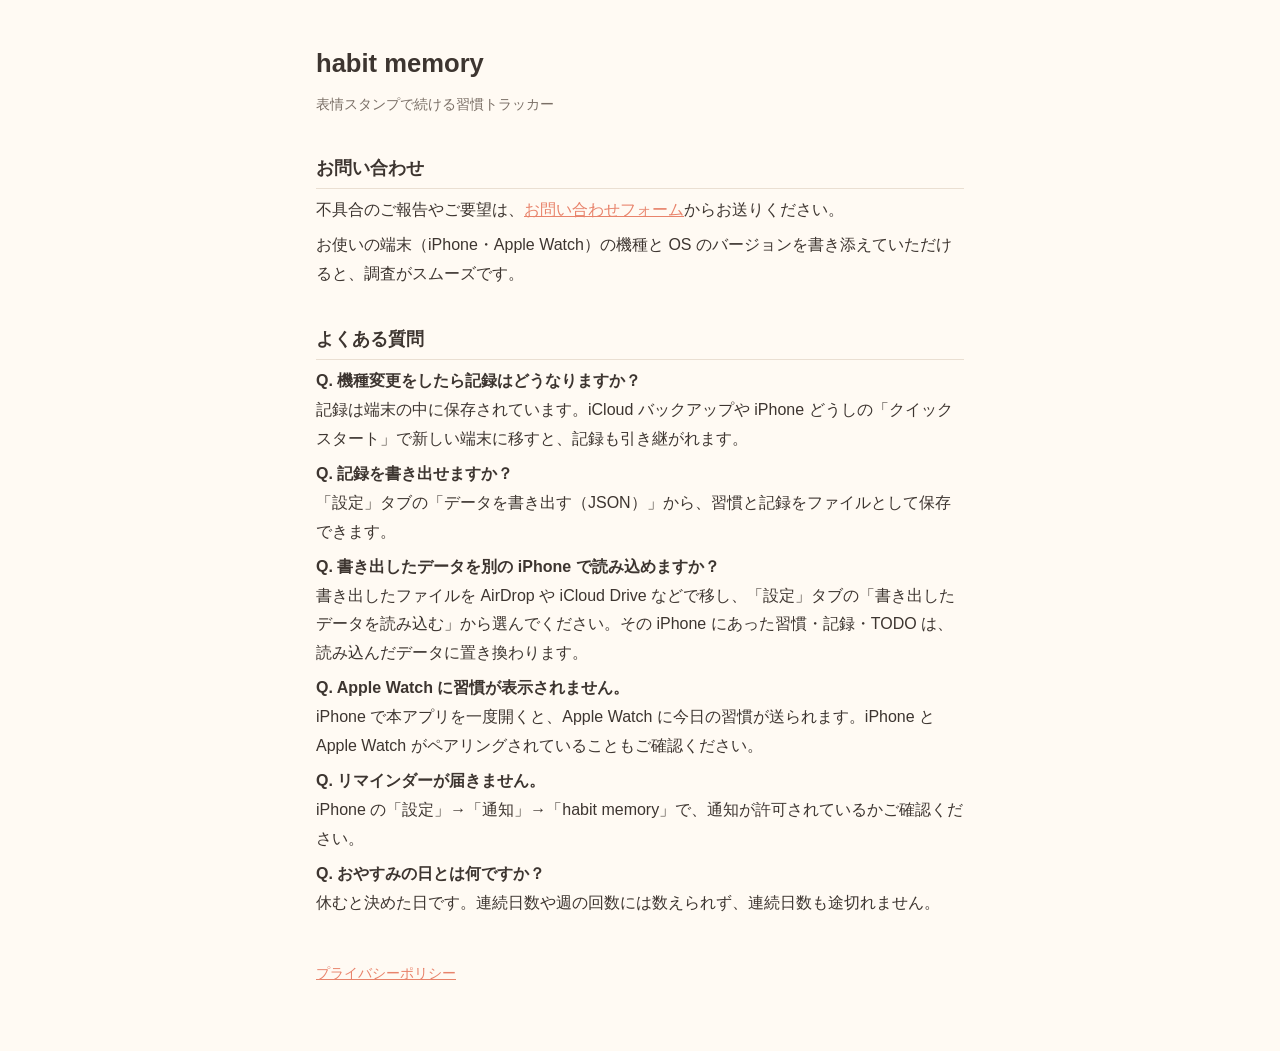
==== habitmemory/index.html @ 90b30209 "habit memory のサポートページとプライバシーポリシーを追加 Co-Authored-By: Claude Opus 5.5 <noreply@anthropic.com>" ====
<!doctype html>
<html lang="ja">
<head>
<meta charset="utf-8">
<meta name="viewport" content="width=device-width, initial-scale=1">
<title>サポート｜habit memory</title>
<link rel="stylesheet" href="style.css">
</head>
<body>
<main>
<h1>habit memory</h1>
<p class="sub">表情スタンプで続ける習慣トラッカー</p>

<h2>お問い合わせ</h2>
<p>不具合のご報告やご要望は、<a href="https://docs.google.com/forms/d/e/1FAIpQLSd-AdmYtVn6MdSx2cqugrcTDSMa_cVqGgAsDG0u-sBpHvVjzQ/viewform">お問い合わせフォーム</a>からお送りください。</p>
<p>お使いの端末（iPhone・Apple Watch）の機種と OS のバージョンを書き添えていただけると、調査がスムーズです。</p>

<h2>よくある質問</h2>
<p><strong>Q. 機種変更をしたら記録はどうなりますか？</strong><br>
記録は端末の中に保存されています。iCloud バックアップや iPhone どうしの「クイックスタート」で新しい端末に移すと、記録も引き継がれます。</p>
<p><strong>Q. 記録を書き出せますか？</strong><br>
「設定」タブの「データを書き出す（JSON）」から、習慣と記録をファイルとして保存できます。</p>
<p><strong>Q. 書き出したデータを別の iPhone で読み込めますか？</strong><br>
書き出したファイルを AirDrop や iCloud Drive などで移し、「設定」タブの「書き出したデータを読み込む」から選んでください。その iPhone にあった習慣・記録・TODO は、読み込んだデータに置き換わります。</p>
<p><strong>Q. Apple Watch に習慣が表示されません。</strong><br>
iPhone で本アプリを一度開くと、Apple Watch に今日の習慣が送られます。iPhone と Apple Watch がペアリングされていることもご確認ください。</p>
<p><strong>Q. リマインダーが届きません。</strong><br>
iPhone の「設定」→「通知」→「habit memory」で、通知が許可されているかご確認ください。</p>
<p><strong>Q. おやすみの日とは何ですか？</strong><br>
休むと決めた日です。連続日数や週の回数には数えられず、連続日数も途切れません。</p>

<nav><a href="privacy.html">プライバシーポリシー</a></nav>
</main>
</body>
</html>
---- habitmemory/style.css ----
:root { --bg: #fffaf3; --text: #3d3530; --sub: #7a6f66; --line: #eadfd2; --accent: #e8836b; }
@media (prefers-color-scheme: dark) { :root { --bg: #1f1b18; --text: #f1e9e1; --sub: #b3a79c; --line: #3a332d; --accent: #f09a83; } }
* { box-sizing: border-box; }
body { margin: 0; background: var(--bg); color: var(--text); font-family: -apple-system, "Hiragino Maru Gothic ProN", "Hiragino Sans", sans-serif; line-height: 1.8; }
main { max-width: 680px; margin: 0 auto; padding: 40px 16px 64px; }
h1 { font-size: 1.6rem; margin: 0 0 4px; }
h2 { font-size: 1.1rem; margin: 2em 0 .4em; padding-bottom: .2em; border-bottom: 1px solid var(--line); }
p, li { margin: .4em 0; }
.sub { color: var(--sub); font-size: .9rem; }
a { color: var(--accent); }
nav { margin-top: 3em; font-size: .9rem; }
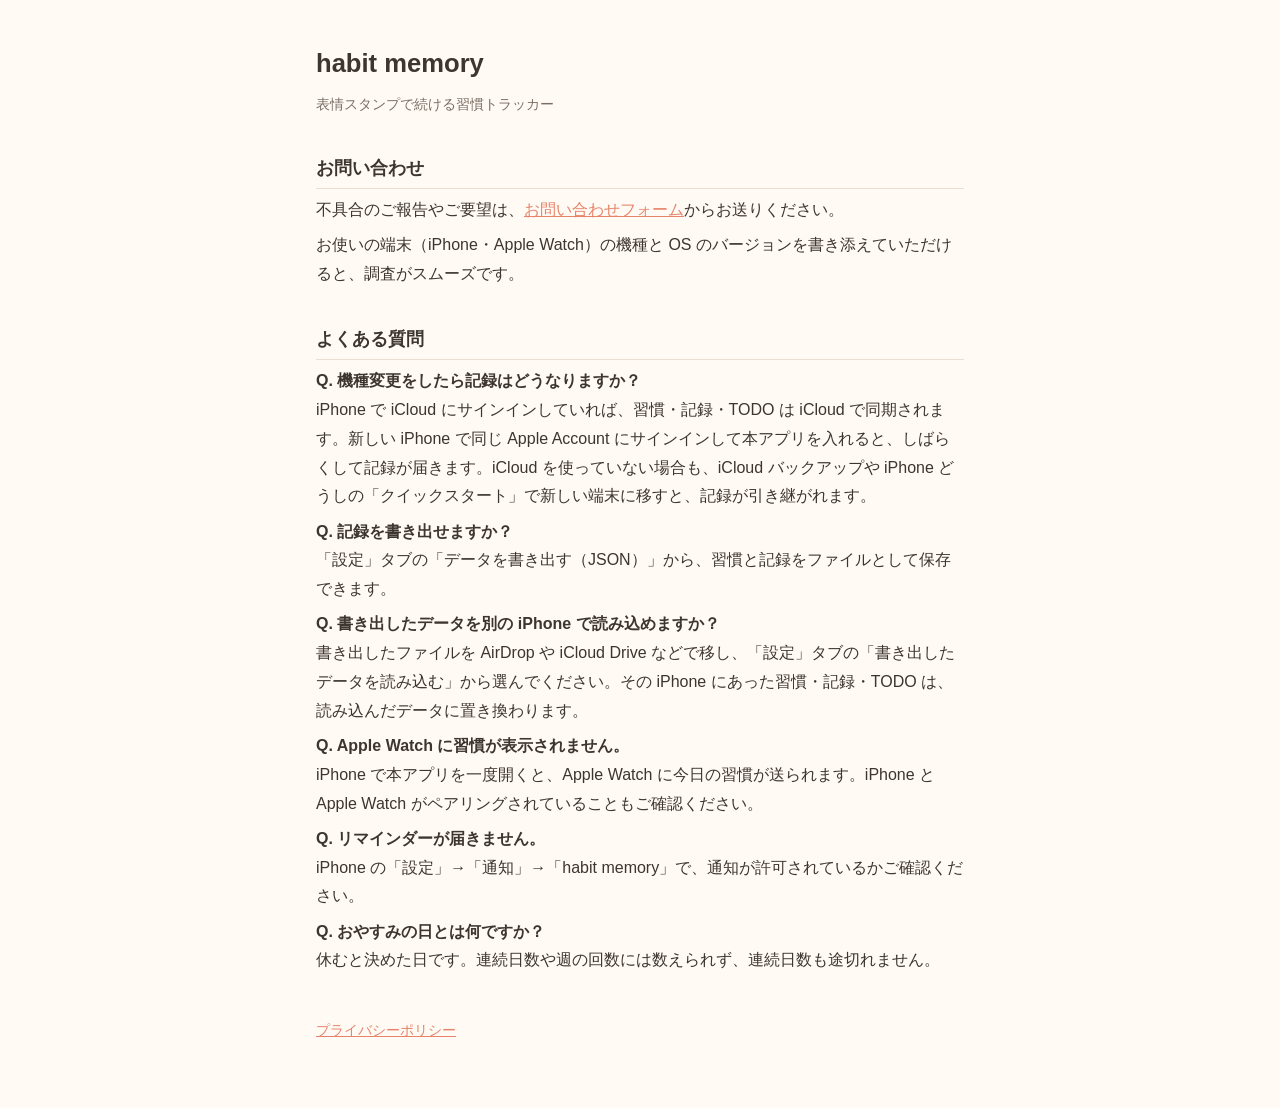
==== commit 34a4e8d9: "habit memory: プライバシーポリシーとよくある質問にiCloud同期を反映 Co-Authored-By: Claude Opus 5.5 <noreply@anthropic.com>" ====
--- a/habitmemory/index.html
+++ b/habitmemory/index.html
@@ -17,7 +17,7 @@
 
 <h2>よくある質問</h2>
 <p><strong>Q. 機種変更をしたら記録はどうなりますか？</strong><br>
-記録は端末の中に保存されています。iCloud バックアップや iPhone どうしの「クイックスタート」で新しい端末に移すと、記録も引き継がれます。</p>
+iPhone で iCloud にサインインしていれば、習慣・記録・TODO は iCloud で同期されます。新しい iPhone で同じ Apple Account にサインインして本アプリを入れると、しばらくして記録が届きます。iCloud を使っていない場合も、iCloud バックアップや iPhone どうしの「クイックスタート」で新しい端末に移すと、記録が引き継がれます。</p>
 <p><strong>Q. 記録を書き出せますか？</strong><br>
 「設定」タブの「データを書き出す（JSON）」から、習慣と記録をファイルとして保存できます。</p>
 <p><strong>Q. 書き出したデータを別の iPhone で読み込めますか？</strong><br>
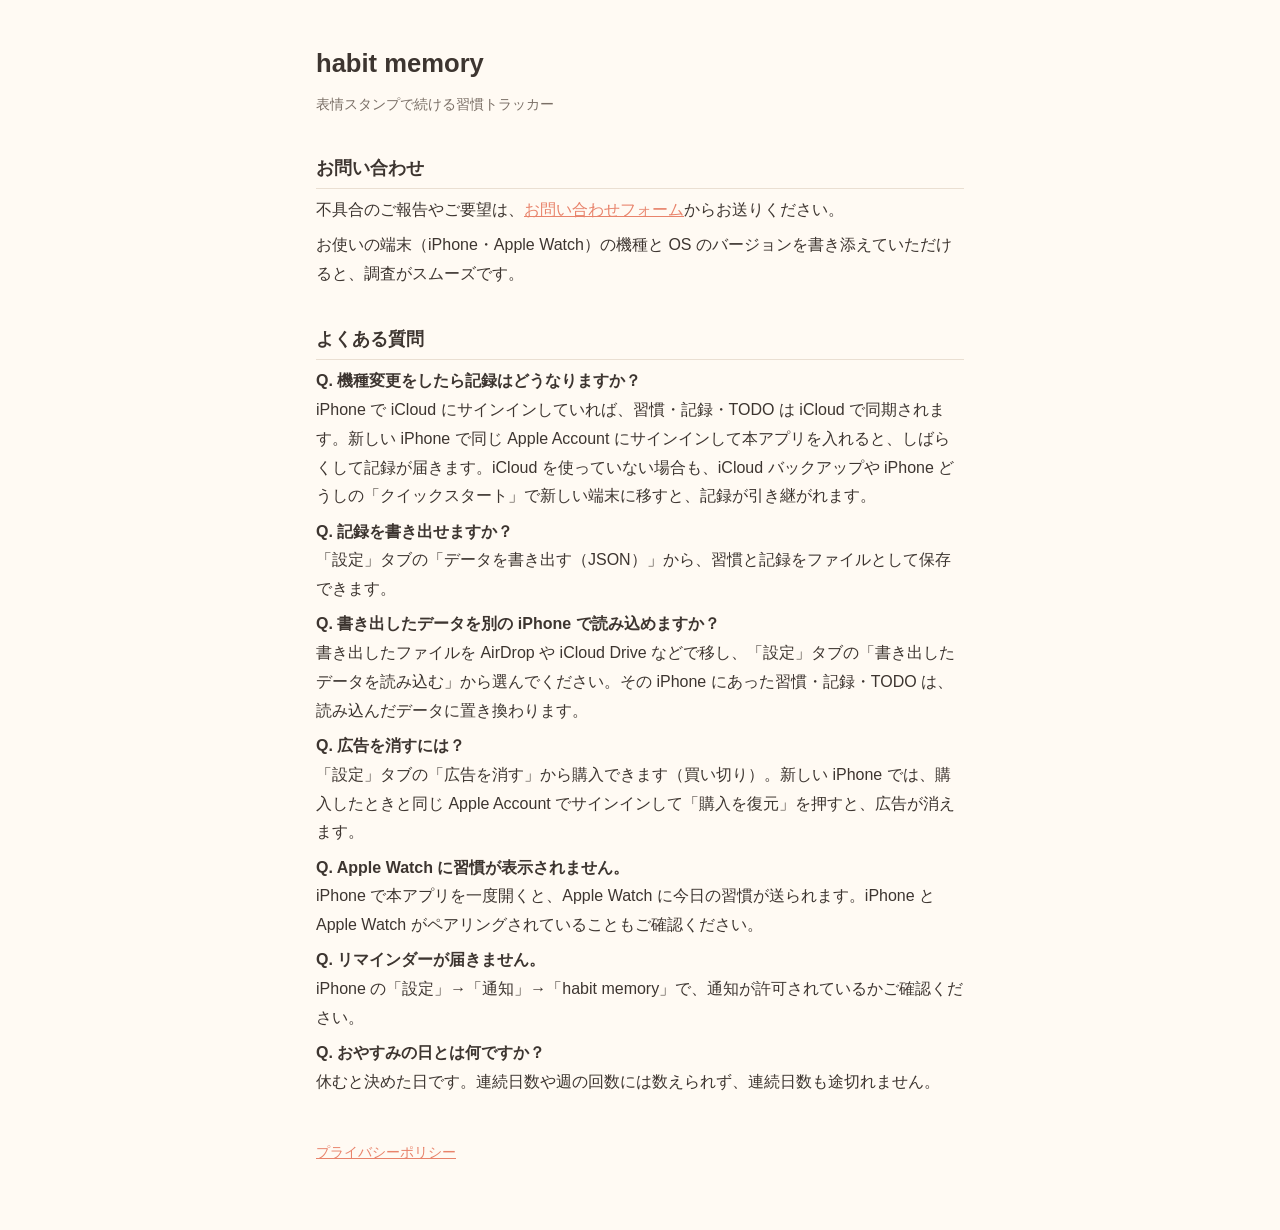
==== commit d40e88f0: "habit memory: プライバシーポリシーとよくある質問に「広告を消す」の購入を追加 Co-Authored-By: Claude Opus 5.5 <noreply@anthropic.com" ====
--- a/habitmemory/index.html
+++ b/habitmemory/index.html
@@ -22,6 +22,8 @@
 「設定」タブの「データを書き出す（JSON）」から、習慣と記録をファイルとして保存できます。</p>
 <p><strong>Q. 書き出したデータを別の iPhone で読み込めますか？</strong><br>
 書き出したファイルを AirDrop や iCloud Drive などで移し、「設定」タブの「書き出したデータを読み込む」から選んでください。その iPhone にあった習慣・記録・TODO は、読み込んだデータに置き換わります。</p>
+<p><strong>Q. 広告を消すには？</strong><br>
+「設定」タブの「広告を消す」から購入できます（買い切り）。新しい iPhone では、購入したときと同じ Apple Account でサインインして「購入を復元」を押すと、広告が消えます。</p>
 <p><strong>Q. Apple Watch に習慣が表示されません。</strong><br>
 iPhone で本アプリを一度開くと、Apple Watch に今日の習慣が送られます。iPhone と Apple Watch がペアリングされていることもご確認ください。</p>
 <p><strong>Q. リマインダーが届きません。</strong><br>
